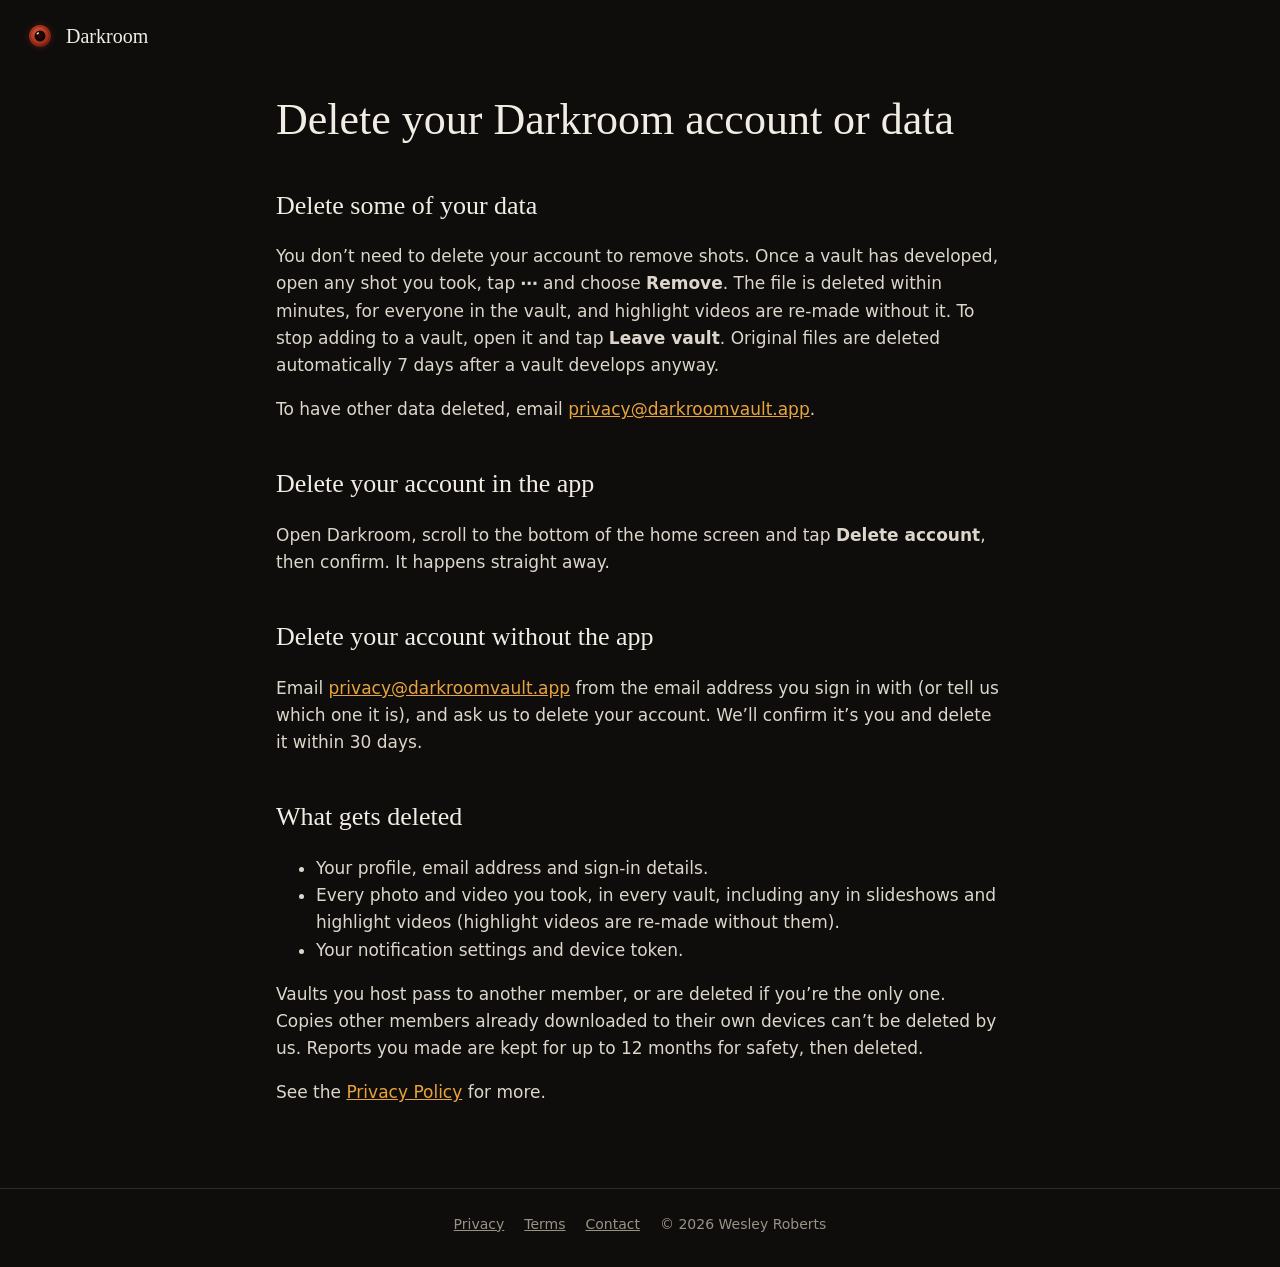
==== delete-account/index.html @ 5ae798fa "Delete-account page; blocking in the privacy policy and terms Co-Authored-By: Claude Opus 5.5 <norep" ====
<!doctype html>
<html lang="en">
<head>
  <meta charset="utf-8">
  <meta name="viewport" content="width=device-width, initial-scale=1">
  <title>Delete your account · Darkroom</title>
  <meta name="description" content="How to delete your Darkroom account and the photos and videos you took.">
  <link rel="canonical" href="https://darkroomvault.app/delete-account">
  <link rel="icon" href="/favicon.png">
  <link rel="apple-touch-icon" href="/icon.png">
  <meta property="og:title" content="Delete your account · Darkroom">
  <meta property="og:description" content="How to delete your Darkroom account and the photos and videos you took.">
  <meta property="og:image" content="https://darkroomvault.app/icon.png">
  <link rel="stylesheet" href="/style.css">
</head>
<body>
  <header class="top">
    <a class="brand" href="/"><img src="/icon.png" alt="" width="32" height="32"> Darkroom</a>
  </header>
  <main>
<article class="doc">
      <h1>Delete your Darkroom account or data</h1>
      <h2>Delete some of your data</h2>
      <p>You don’t need to delete your account to remove shots. Once a vault has developed, open any shot you took,
      tap <strong>⋯</strong> and choose <strong>Remove</strong>. The file is deleted within minutes, for everyone in
      the vault, and highlight videos are re-made without it. To stop adding to a vault, open it and tap
      <strong>Leave vault</strong>. Original files are deleted automatically 7 days after a vault develops anyway.</p>
      <p>To have other data deleted, email <a href="mailto:privacy@darkroomvault.app">privacy@darkroomvault.app</a>.</p>
      <h2>Delete your account in the app</h2>
      <p>Open Darkroom, scroll to the bottom of the home screen and tap <strong>Delete account</strong>, then confirm.
      It happens straight away.</p>
      <h2>Delete your account without the app</h2>
      <p>Email <a href="mailto:privacy@darkroomvault.app?subject=Delete%20my%20account">privacy@darkroomvault.app</a>
      from the email address you sign in with (or tell us which one it is), and ask us to delete your account.
      We’ll confirm it’s you and delete it within 30 days.</p>
      <h2>What gets deleted</h2>
      <ul>
        <li>Your profile, email address and sign-in details.</li>
        <li>Every photo and video you took, in every vault, including any in slideshows and highlight videos
        (highlight videos are re-made without them).</li>
        <li>Your notification settings and device token.</li>
      </ul>
      <p>Vaults you host pass to another member, or are deleted if you’re the only one.
      Copies other members already downloaded to their own devices can’t be deleted by us.
      Reports you made are kept for up to 12 months for safety, then deleted.</p>
      <p>See the <a href="/privacy">Privacy Policy</a> for more.</p>
    </article>
  </main>
  <footer>
    <a href="/privacy">Privacy</a>
    <a href="/terms">Terms</a>
    <a href="mailto:privacy@darkroomvault.app">Contact</a>
    <span>© 2026 Wesley Roberts</span>
  </footer>
</body>
</html>
---- style.css ----
:root {
  --bg: #0e0d0b;
  --surface: #1a1815;
  --border: #2f2b26;
  --text: #f2ede4;
  --muted: #9a9186;
  --accent: #e8a33d;
  --safelight: #c2412d;
  --serif: Georgia, 'Times New Roman', serif;
  --sans: system-ui, -apple-system, 'Segoe UI', Roboto, sans-serif;
}

* { box-sizing: border-box; }

html { background: var(--bg); color-scheme: dark; }

body {
  margin: 0;
  background: var(--bg);
  color: var(--text);
  font: 17px/1.6 var(--sans);
  min-height: 100vh;
  display: flex;
  flex-direction: column;
}

a { color: var(--accent); }

.top { padding: 20px 24px; }

.brand {
  display: inline-flex;
  align-items: center;
  gap: 10px;
  color: var(--text);
  text-decoration: none;
  font-family: var(--serif);
  font-size: 20px;
}

.brand img { border-radius: 8px; }

main {
  flex: 1;
  width: 100%;
  max-width: 760px;
  margin: 0 auto;
  padding: 0 16px 64px;
}

.hero { text-align: center; padding: 48px 0 32px; }

.hero-icon { border-radius: 26px; box-shadow: 0 0 80px rgba(194, 65, 45, 0.35); }

h1 {
  font-family: var(--serif);
  font-weight: 400;
  font-size: clamp(40px, 9vw, 64px);
  line-height: 1.1;
  margin: 24px 0 8px;
}

.tagline { color: var(--muted); font-size: 20px; margin: 0; }

.rule { width: 56px; height: 3px; background: var(--safelight); margin: 28px auto; }

.lede { max-width: 560px; margin: 0 auto; color: var(--text); }

.how {
  display: grid;
  grid-template-columns: repeat(auto-fit, minmax(200px, 1fr));
  gap: 16px;
  margin: 32px 0;
}

.how > div {
  background: var(--surface);
  border: 1px solid var(--border);
  border-radius: 14px;
  padding: 20px;
}

.how h2 { font-family: var(--serif); font-weight: 400; font-size: 22px; margin: 0 0 6px; }

.how p { margin: 0; color: var(--muted); font-size: 15px; }

.soon { text-align: center; color: var(--muted); }

/* Invite page */
.invite-code {
  font-family: ui-monospace, 'SF Mono', Menlo, Consolas, monospace;
  font-size: 34px;
  letter-spacing: 0.18em;
  margin: 28px 0 20px;
}

.button {
  display: inline-block;
  background: var(--accent);
  color: #1a1206;
  font-weight: 600;
  text-decoration: none;
  padding: 14px 28px;
  border-radius: 999px;
  margin-bottom: 28px;
}

.join .lede { color: var(--muted); font-size: 15px; }

/* Legal documents */
.doc h1 { font-size: clamp(32px, 7vw, 44px); margin-top: 16px; }
.doc h2 { font-family: var(--serif); font-weight: 400; font-size: 26px; margin: 40px 0 8px; }
.doc p, .doc li { color: #ddd6cb; }
.doc em { color: var(--muted); }
.doc table { width: 100%; border-collapse: collapse; margin: 16px 0; font-size: 15px; display: block; overflow-x: auto; }
.doc th, .doc td { text-align: left; padding: 8px 10px; border-bottom: 1px solid var(--border); vertical-align: top; }
.doc th { color: var(--muted); font-weight: 600; }

footer {
  display: flex;
  flex-wrap: wrap;
  gap: 8px 20px;
  justify-content: center;
  padding: 24px 16px 32px;
  border-top: 1px solid var(--border);
  color: var(--muted);
  font-size: 14px;
}

footer a { color: var(--muted); }
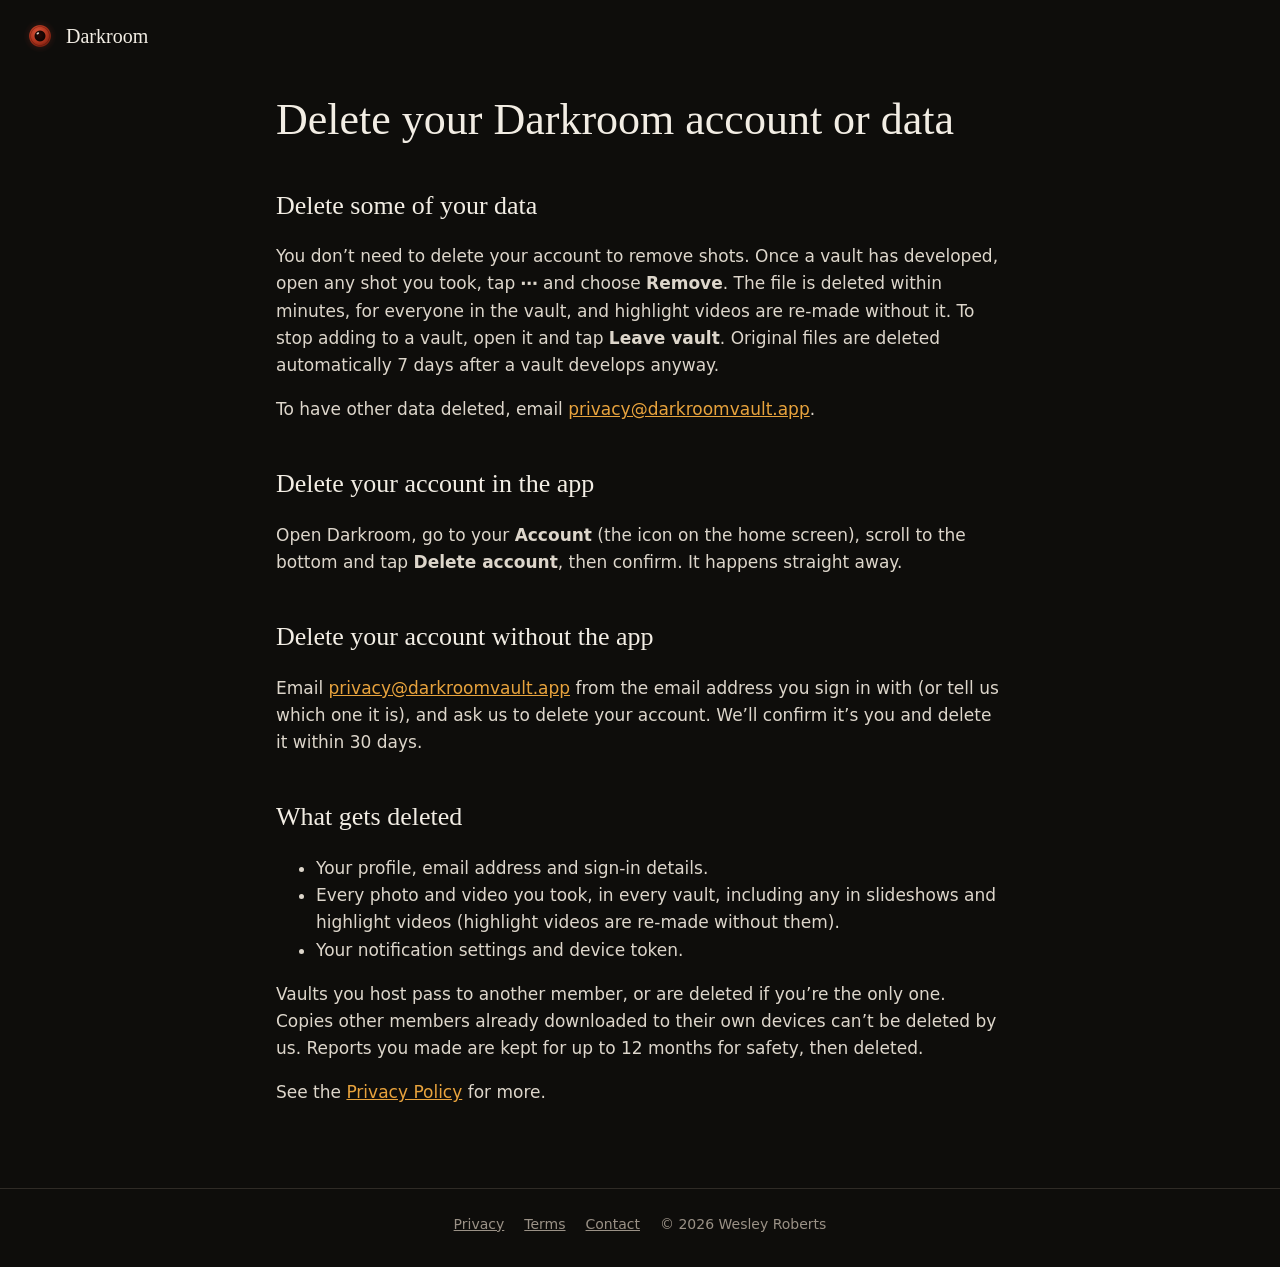
==== commit 947cfc8e: "Correct account-deletion steps (Account screen, not home screen) Ported from the main repo's website" ====
--- a/delete-account/index.html
+++ b/delete-account/index.html
@@ -27,8 +27,8 @@
       <strong>Leave vault</strong>. Original files are deleted automatically 7 days after a vault develops anyway.</p>
       <p>To have other data deleted, email <a href="mailto:privacy@darkroomvault.app">privacy@darkroomvault.app</a>.</p>
       <h2>Delete your account in the app</h2>
-      <p>Open Darkroom, scroll to the bottom of the home screen and tap <strong>Delete account</strong>, then confirm.
-      It happens straight away.</p>
+      <p>Open Darkroom, go to your <strong>Account</strong> (the icon on the home screen), scroll to the bottom and tap
+      <strong>Delete account</strong>, then confirm. It happens straight away.</p>
       <h2>Delete your account without the app</h2>
       <p>Email <a href="mailto:privacy@darkroomvault.app?subject=Delete%20my%20account">privacy@darkroomvault.app</a>
       from the email address you sign in with (or tell us which one it is), and ask us to delete your account.
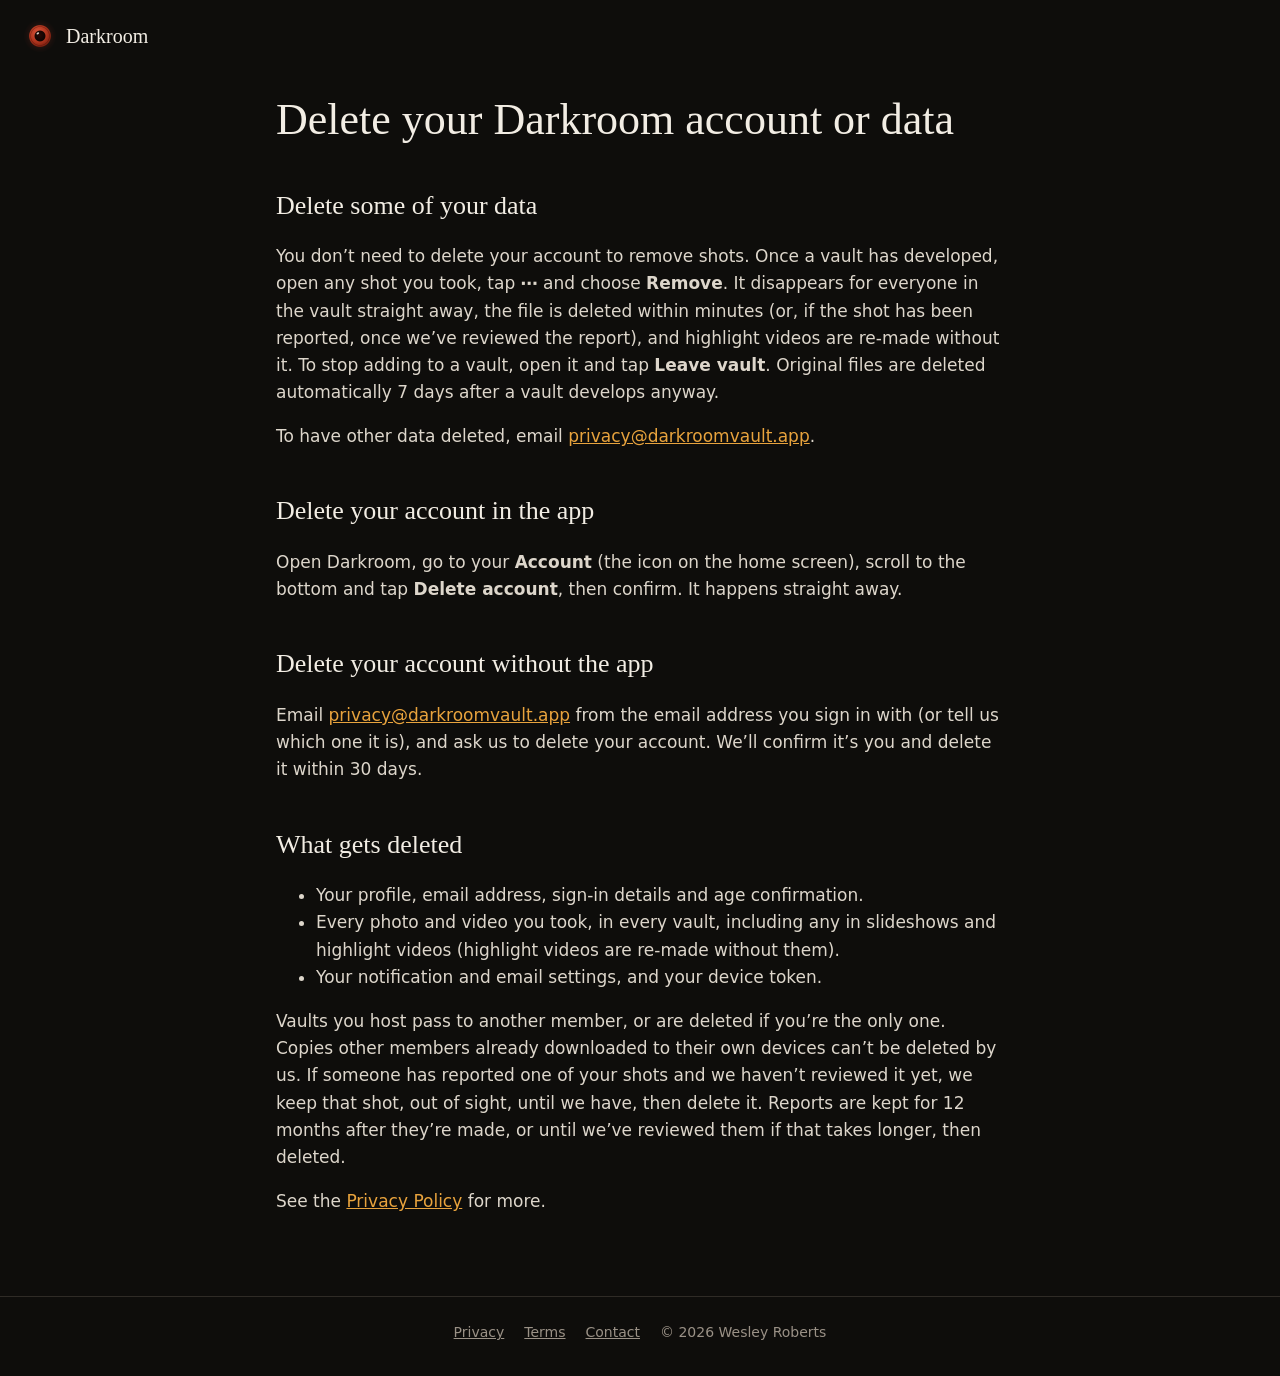
==== commit 5c6f201a: "Unsubscribe page for reminder emails; 16+ terms, honest deletion and child-safety copy - /unsubscrib" ====
--- a/delete-account/index.html
+++ b/delete-account/index.html
@@ -22,8 +22,9 @@
       <h1>Delete your Darkroom account or data</h1>
       <h2>Delete some of your data</h2>
       <p>You don’t need to delete your account to remove shots. Once a vault has developed, open any shot you took,
-      tap <strong>⋯</strong> and choose <strong>Remove</strong>. The file is deleted within minutes, for everyone in
-      the vault, and highlight videos are re-made without it. To stop adding to a vault, open it and tap
+      tap <strong>⋯</strong> and choose <strong>Remove</strong>. It disappears for everyone in the vault straight away,
+      the file is deleted within minutes (or, if the shot has been reported, once we’ve reviewed the report), and
+      highlight videos are re-made without it. To stop adding to a vault, open it and tap
       <strong>Leave vault</strong>. Original files are deleted automatically 7 days after a vault develops anyway.</p>
       <p>To have other data deleted, email <a href="mailto:privacy@darkroomvault.app">privacy@darkroomvault.app</a>.</p>
       <h2>Delete your account in the app</h2>
@@ -35,14 +36,16 @@
       We’ll confirm it’s you and delete it within 30 days.</p>
       <h2>What gets deleted</h2>
       <ul>
-        <li>Your profile, email address and sign-in details.</li>
+        <li>Your profile, email address, sign-in details and age confirmation.</li>
         <li>Every photo and video you took, in every vault, including any in slideshows and highlight videos
         (highlight videos are re-made without them).</li>
-        <li>Your notification settings and device token.</li>
+        <li>Your notification and email settings, and your device token.</li>
       </ul>
       <p>Vaults you host pass to another member, or are deleted if you’re the only one.
       Copies other members already downloaded to their own devices can’t be deleted by us.
-      Reports you made are kept for up to 12 months for safety, then deleted.</p>
+      If someone has reported one of your shots and we haven’t reviewed it yet, we keep that shot, out of sight,
+      until we have, then delete it. Reports are kept for 12 months after they’re made, or until we’ve reviewed
+      them if that takes longer, then deleted.</p>
       <p>See the <a href="/privacy">Privacy Policy</a> for more.</p>
     </article>
   </main>
--- a/style.css
+++ b/style.css
@@ -107,6 +107,26 @@
 
 .join .lede { color: var(--muted); font-size: 15px; }
 
+/* Reminder emails (unsubscribe) page */
+.unsub h1 { font-size: clamp(32px, 7vw, 48px); }
+.unsub h1:focus { outline: none; }
+.unsub .lede + .lede { margin-top: 16px; }
+.unsub #ask-action { margin: 28px 0 0; }
+.unsub #msg { margin-top: 20px; }
+
+button.button {
+  border: 0;
+  font: inherit;
+  font-weight: 600;
+  min-height: 48px;
+  margin-bottom: 0;
+  cursor: pointer;
+}
+
+button.button:disabled { opacity: 0.6; cursor: progress; }
+
+.button:focus-visible { outline: 3px solid var(--text); outline-offset: 3px; }
+
 /* Legal documents */
 .doc h1 { font-size: clamp(32px, 7vw, 44px); margin-top: 16px; }
 .doc h2 { font-family: var(--serif); font-weight: 400; font-size: 26px; margin: 40px 0 8px; }
